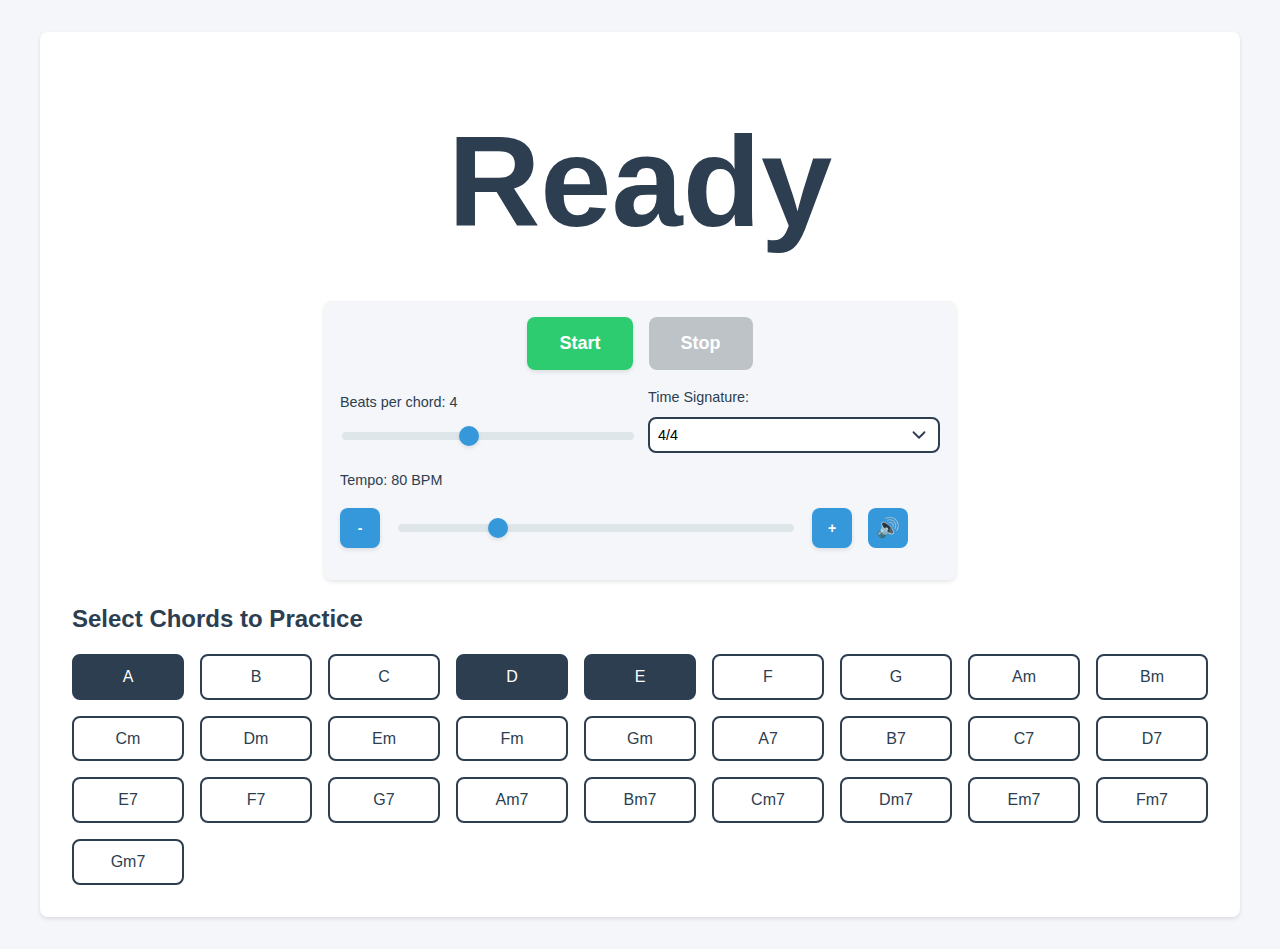
==== index.html @ c969c684 "chore: initial commit" ====
<!DOCTYPE html>
<html lang="en">
<head>
    <meta charset="UTF-8">
    <meta name="viewport" content="width=device-width, initial-scale=1.0">
    <title>Guitar Practice - Chords</title>
    <link rel="stylesheet" href="styles.css">
</head>
<body>
    <main>
        <div class="content">
            <div class="chord-display">
                <div id="currentChord">Ready</div>
                <div id="countdown" class="countdown"></div>
            </div>

            <div class="controls">
                <div class="control-row">
                    <button id="startButton">Start</button>
                    <button id="stopButton" disabled>Stop</button>
                </div>

                <div class="control-row">
                    <div class="speed-control">
                        <label for="speedSlider">Beats per chord: <span id="speedValue">4</span></label>
                        <input type="range" id="speedSlider" min="1" max="8" step="1" value="4">
                    </div>

                    <div class="time-signature">
                        <label for="beatsPerMeasure">Time Signature:</label>
                        <select id="beatsPerMeasure">
                            <option value="2">2/4</option>
                            <option value="3">3/4</option>
                            <option value="4" selected>4/4</option>
                            <option value="6">6/8</option>
                        </select>
                    </div>
                </div>

                <div class="control-row">
                    <div class="tempo-control">
                        <label for="tempoSlider">Tempo: <span id="tempoValue">80</span> BPM</label>
                        <div class="metronome-controls">
                            <button id="decreaseTempo" class="tempo-btn">-</button>
                            <input type="range" id="tempoSlider" min="40" max="208" value="80" class="tempo-slider">
                            <button id="increaseTempo" class="tempo-btn">+</button>
                            <button id="muteMetronome" class="mute-btn">🔊</button>
                        </div>
                    </div>
                    <div id="beat-indicator" class="beat-indicator">
                        <div class="indicator-light"></div>
                    </div>
                </div>
            </div>

            <div class="chord-selection">
                <h2>Select Chords to Practice</h2>
                <div class="chord-grid">
                    <!-- Major Chords -->
                    <div class="chord-item">
                        <input type="checkbox" id="chord-A" value="A" checked>
                        <label for="chord-A">A</label>
                    </div>
                    <div class="chord-item">
                        <input type="checkbox" id="chord-B" value="B">
                        <label for="chord-B">B</label>
                    </div>
                    <div class="chord-item">
                        <input type="checkbox" id="chord-C" value="C">
                        <label for="chord-C">C</label>
                    </div>
                    <div class="chord-item">
                        <input type="checkbox" id="chord-D" value="D" checked>
                        <label for="chord-D">D</label>
                    </div>
                    <div class="chord-item">
                        <input type="checkbox" id="chord-E" value="E" checked>
                        <label for="chord-E">E</label>
                    </div>
                    <div class="chord-item">
                        <input type="checkbox" id="chord-F" value="F">
                        <label for="chord-F">F</label>
                    </div>
                    <div class="chord-item">
                        <input type="checkbox" id="chord-G" value="G">
                        <label for="chord-G">G</label>
                    </div>

                    <!-- Minor Chords -->
                    <div class="chord-item">
                        <input type="checkbox" id="chord-Am" value="Am">
                        <label for="chord-Am">Am</label>
                    </div>
                    <div class="chord-item">
                        <input type="checkbox" id="chord-Bm" value="Bm">
                        <label for="chord-Bm">Bm</label>
                    </div>
                    <div class="chord-item">
                        <input type="checkbox" id="chord-Cm" value="Cm">
                        <label for="chord-Cm">Cm</label>
                    </div>
                    <div class="chord-item">
                        <input type="checkbox" id="chord-Dm" value="Dm">
                        <label for="chord-Dm">Dm</label>
                    </div>
                    <div class="chord-item">
                        <input type="checkbox" id="chord-Em" value="Em">
                        <label for="chord-Em">Em</label>
                    </div>
                    <div class="chord-item">
                        <input type="checkbox" id="chord-Fm" value="Fm">
                        <label for="chord-Fm">Fm</label>
                    </div>
                    <div class="chord-item">
                        <input type="checkbox" id="chord-Gm" value="Gm">
                        <label for="chord-Gm">Gm</label>
                    </div>

                    <!-- 7th Chords -->
                    <div class="chord-item">
                        <input type="checkbox" id="chord-A7" value="A7">
                        <label for="chord-A7">A7</label>
                    </div>
                    <div class="chord-item">
                        <input type="checkbox" id="chord-B7" value="B7">
                        <label for="chord-B7">B7</label>
                    </div>
                    <div class="chord-item">
                        <input type="checkbox" id="chord-C7" value="C7">
                        <label for="chord-C7">C7</label>
                    </div>
                    <div class="chord-item">
                        <input type="checkbox" id="chord-D7" value="D7">
                        <label for="chord-D7">D7</label>
                    </div>
                    <div class="chord-item">
                        <input type="checkbox" id="chord-E7" value="E7">
                        <label for="chord-E7">E7</label>
                    </div>
                    <div class="chord-item">
                        <input type="checkbox" id="chord-F7" value="F7">
                        <label for="chord-F7">F7</label>
                    </div>
                    <div class="chord-item">
                        <input type="checkbox" id="chord-G7" value="G7">
                        <label for="chord-G7">G7</label>
                    </div>

                    <!-- Minor 7th Chords -->
                    <div class="chord-item">
                        <input type="checkbox" id="chord-Am7" value="Am7">
                        <label for="chord-Am7">Am7</label>
                    </div>
                    <div class="chord-item">
                        <input type="checkbox" id="chord-Bm7" value="Bm7">
                        <label for="chord-Bm7">Bm7</label>
                    </div>
                    <div class="chord-item">
                        <input type="checkbox" id="chord-Cm7" value="Cm7">
                        <label for="chord-Cm7">Cm7</label>
                    </div>
                    <div class="chord-item">
                        <input type="checkbox" id="chord-Dm7" value="Dm7">
                        <label for="chord-Dm7">Dm7</label>
                    </div>
                    <div class="chord-item">
                        <input type="checkbox" id="chord-Em7" value="Em7">
                        <label for="chord-Em7">Em7</label>
                    </div>
                    <div class="chord-item">
                        <input type="checkbox" id="chord-Fm7" value="Fm7">
                        <label for="chord-Fm7">Fm7</label>
                    </div>
                    <div class="chord-item">
                        <input type="checkbox" id="chord-Gm7" value="Gm7">
                        <label for="chord-Gm7">Gm7</label>
                    </div>
                </div>
            </div>
        </div>
    </main>

    <script src="script.js"></script>
</body>
</html>
---- styles.css ----
/* Global Styles */
:root {
    --primary-color: #2c3e50;
    --secondary-color: #3498db;
    --accent-color: #e74c3c;
    --background-color: #f5f6fa;
    --text-color: #2c3e50;
    --card-background: #ffffff;
    --border-radius: 8px;
    --transition-speed: 0.3s;
    --success-color: #2ecc71;
    --warning-color: #f1c40f;
    --disabled-color: #bdc3c7;
}

body {
    font-family: 'Segoe UI', Tahoma, Geneva, Verdana, sans-serif;
    margin: 0;
    padding: 0;
    background-color: var(--background-color);
    color: var(--text-color);
    line-height: 1.6;
}

/* Main Content */
main {
    padding: 2rem;
    max-width: 1200px;
    margin: 0 auto;
}

.content {
    background-color: var(--card-background);
    padding: 2rem;
    border-radius: var(--border-radius);
    box-shadow: 0 2px 4px rgba(0, 0, 0, 0.1);
}

h1 {
    color: var(--primary-color);
    margin-bottom: 2rem;
    text-align: center;
}

h2 {
    color: var(--primary-color);
    margin-bottom: 1rem;
}

/* Home Page */
.feature-grid {
    display: grid;
    grid-template-columns: repeat(auto-fit, minmax(250px, 1fr));
    gap: 2rem;
    margin-top: 2rem;
}

.feature-card {
    background-color: var(--card-background);
    padding: 1.5rem;
    border-radius: var(--border-radius);
    box-shadow: 0 2px 4px rgba(0, 0, 0, 0.1);
    transition: transform var(--transition-speed);
}

.feature-card:hover {
    transform: translateY(-5px);
}

.feature-link {
    display: inline-block;
    margin-top: 1rem;
    padding: 0.5rem 1rem;
    background-color: var(--secondary-color);
    color: white;
    text-decoration: none;
    border-radius: var(--border-radius);
    transition: background-color var(--transition-speed);
}

.feature-link:hover {
    background-color: var(--primary-color);
}

/* Info Page */
.info-section {
    margin-bottom: 2rem;
}

.progression-list {
    display: grid;
    grid-template-columns: repeat(auto-fit, minmax(200px, 1fr));
    gap: 1rem;
}

.progression {
    background-color: var(--card-background);
    padding: 1rem;
    border-radius: var(--border-radius);
    box-shadow: 0 2px 4px rgba(0, 0, 0, 0.1);
}

/* Chords Page */
.chord-display {
    text-align: center;
    margin: 1rem 0;
}

#currentChord {
    font-size: 8rem;
    font-weight: bold;
    margin-bottom: 0.1rem;
}

.countdown {
    font-size: 2rem;
    color: var(--secondary-color);
}

.controls {
    max-width: 600px;
    margin: 0 auto 1rem;
    padding: 1rem;
    background-color: var(--background-color);
    border-radius: var(--border-radius);
    box-shadow: 0 2px 4px rgba(0, 0, 0, 0.1);
}

.control-row {
    display: flex;
    align-items: center;
    justify-content: center;
    gap: 1rem;
    margin-bottom: 1rem;
}

.control-row:last-child {
    margin-bottom: 0;
}

.speed-control,
.time-signature,
.tempo-control {
    flex: 1;
}

.speed-control label,
.time-signature label,
.tempo-control label {
    display: block;
    margin-bottom: 0.5rem;
    font-size: 0.9rem;
    color: var(--text-color);
}

.time-signature select {
    width: 100%;
    padding: 0.5rem;
    font-size: 0.9rem;
}

.metronome-controls {
    display: flex;
    align-items: center;
    gap: 0.5rem;
}

.tempo-btn {
    width: 32px;
    height: 32px;
    padding: 0;
    font-size: 1.2rem;
}

.tempo-slider {
    flex: 1;
}

.beat-indicator {
    width: 16px;
    height: 16px;
    margin: 0;
    align-self: center;
}

@media (max-width: 768px) {
    .control-row {
        flex-direction: column;
        gap: 0.5rem;
    }

    .speed-control,
    .time-signature,
    .tempo-control {
        width: 100%;
    }

    .metronome-controls {
        width: 100%;
    }

    .tempo-slider {
        max-width: none;
    }
}

.chord-grid {
    display: grid;
    grid-template-columns: repeat(auto-fill, minmax(100px, 1fr));
    gap: 1rem;
    margin-top: 1rem;
}

.chord-item {
    text-align: center;
}

/* Services Page */
.service-grid {
    display: grid;
    grid-template-columns: repeat(auto-fit, minmax(250px, 1fr));
    gap: 2rem;
}

.service-card {
    background-color: var(--card-background);
    padding: 1.5rem;
    border-radius: var(--border-radius);
    box-shadow: 0 2px 4px rgba(0, 0, 0, 0.1);
    text-align: center;
}

.service-btn {
    background-color: var(--secondary-color);
    color: white;
    border: none;
    padding: 0.5rem 1rem;
    border-radius: var(--border-radius);
    cursor: pointer;
    transition: background-color var(--transition-speed);
}

.service-btn:hover {
    background-color: var(--primary-color);
}

/* Metronome Page */
.metronome-container {
    max-width: 500px;
    margin: 0 auto;
    text-align: center;
}

.tempo-display {
    font-size: 2rem;
    margin: 2rem 0;
}

.metronome-controls {
    display: flex;
    align-items: center;
    justify-content: center;
    gap: 1rem;
    margin: 1rem 0;
}

.tempo-slider {
    width: 300px;
}

.beat-light {
    width: 20px;
    height: 20px;
    border-radius: 50%;
    background-color: var(--accent-color);
    margin: 2rem auto;
    transition: opacity 0.1s;
}

/* Tuner Page */
.tuner-container {
    max-width: 500px;
    margin: 0 auto;
    text-align: center;
}

.note-display {
    font-size: 3rem;
    margin: 2rem 0;
}

.tuning-meter {
    height: 100px;
    background-color: var(--background-color);
    border-radius: var(--border-radius);
    position: relative;
    margin: 2rem 0;
}

.string-buttons {
    display: grid;
    grid-template-columns: repeat(3, 1fr);
    gap: 1rem;
    margin: 2rem 0;
}

.string-btn {
    background-color: var(--secondary-color);
    color: white;
    border: none;
    padding: 1rem;
    border-radius: var(--border-radius);
    cursor: pointer;
    transition: background-color var(--transition-speed);
}

.string-btn:hover {
    background-color: var(--primary-color);
}

/* Responsive Design */
@media (max-width: 768px) {
    .tab-navigation ul {
        flex-direction: column;
        align-items: center;
    }
    
    main {
        padding: 1rem;
    }
    
    .content {
        padding: 1rem;
    }
    
    .feature-grid,
    .service-grid {
        grid-template-columns: 1fr;
    }
    
    .string-buttons {
        grid-template-columns: 1fr 1fr;
    }
}

/* Utility Classes */
.btn {
    background-color: var(--secondary-color);
    color: white;
    border: none;
    padding: 0.5rem 1rem;
    border-radius: var(--border-radius);
    cursor: pointer;
    transition: background-color var(--transition-speed);
}

.btn:hover {
    background-color: var(--primary-color);
}

.btn:disabled {
    background-color: #ccc;
    cursor: not-allowed;
}

/* Button Styles */
.btn,
#startButton,
#stopButton,
#startMetronome,
#stopMetronome,
#startTuner,
.tempo-btn,
.string-btn {
    display: inline-block;
    padding: 0.8rem 1.5rem;
    font-size: 1rem;
    font-weight: 600;
    text-align: center;
    text-decoration: none;
    border: none;
    border-radius: var(--border-radius);
    cursor: pointer;
    transition: all var(--transition-speed);
    background-color: var(--secondary-color);
    color: white;
    box-shadow: 0 2px 4px rgba(0, 0, 0, 0.1);
}

.btn:hover,
.service-btn:hover,
.feature-link:hover,
#startButton:hover,
#stopButton:hover,
#startMetronome:hover,
#stopMetronome:hover,
#startTuner:hover,
.tempo-btn:hover,
.string-btn:hover {
    transform: translateY(-2px);
    box-shadow: 0 4px 8px rgba(0, 0, 0, 0.2);
    background-color: #2980b9;
}

.btn:active,
.service-btn:active,
.feature-link:active,
#startButton:active,
#stopButton:active,
#startMetronome:active,
#stopMetronome:active,
#startTuner:active,
.tempo-btn:active,
.string-btn:active {
    transform: translateY(0);
    box-shadow: 0 2px 4px rgba(0, 0, 0, 0.1);
}

.btn:disabled,
.service-btn:disabled,
.feature-link:disabled,
#startButton:disabled,
#stopButton:disabled,
#startMetronome:disabled,
#stopMetronome:disabled,
#startTuner:disabled,
.tempo-btn:disabled,
.string-btn:disabled {
    background-color: var(--disabled-color);
    cursor: not-allowed;
    transform: none;
    box-shadow: none;
}

/* Button variants */
.btn-primary,
.string-btn {
    background-color: var(--primary-color);
}

.btn-primary:hover,
.string-btn:hover {
    background-color: #1a252f;
}

.btn-success,
#startButton,
#startMetronome,
#startTuner {
    background-color: var(--success-color);
}

.btn-success:hover,
#startButton:hover,
#startMetronome:hover,
#startTuner:hover {
    background-color: #27ae60;
}

.btn-danger,
#stopButton,
#stopMetronome {
    background-color: var(--accent-color);
}

.btn-danger:hover,
#stopButton:hover,
#stopMetronome:hover {
    background-color: #c0392b;
}

/* Button sizes */
.btn-small,
.tempo-btn,
.string-btn {
    padding: 0.5rem 1rem;
    font-size: 0.875rem;
}

.btn-large,
#startButton,
#stopButton,
#startMetronome,
#stopMetronome,
#startTuner {
    padding: 1rem 2rem;
    font-size: 1.125rem;
}

/* Special button styles */
.tempo-btn {
    padding: 0.5rem;
    width: 40px;
    height: 40px;
    display: flex;
    align-items: center;
    justify-content: center;
}

.string-btn {
    width: 100%;
}

/* Update slider styles for consistency */
.tempo-slider,
#speedSlider {
    -webkit-appearance: none;
    width: 100%;
    height: 8px;
    border-radius: 4px;
    background: #dfe6e9;
    outline: none;
    transition: all var(--transition-speed);
}

.tempo-slider::-webkit-slider-thumb,
#speedSlider::-webkit-slider-thumb {
    -webkit-appearance: none;
    appearance: none;
    width: 20px;
    height: 20px;
    border-radius: 50%;
    background: var(--secondary-color);
    cursor: pointer;
    transition: all var(--transition-speed);
    box-shadow: 0 2px 4px rgba(0, 0, 0, 0.1);
}

.tempo-slider::-moz-range-thumb,
#speedSlider::-moz-range-thumb {
    width: 20px;
    height: 20px;
    border-radius: 50%;
    background: var(--secondary-color);
    cursor: pointer;
    transition: all var(--transition-speed);
    box-shadow: 0 2px 4px rgba(0, 0, 0, 0.1);
}

.tempo-slider::-webkit-slider-thumb:hover,
#speedSlider::-webkit-slider-thumb:hover,
.tempo-slider::-moz-range-thumb:hover,
#speedSlider::-moz-range-thumb:hover {
    transform: scale(1.1);
    box-shadow: 0 4px 8px rgba(0, 0, 0, 0.2);
}

/* Checkbox styles */
.chord-item input[type="checkbox"] {
    display: none;
}

.chord-item label {
    display: inline-block;
    padding: 0.5rem 1rem;
    background-color: var(--card-background);
    border: 2px solid var(--primary-color);
    border-radius: var(--border-radius);
    cursor: pointer;
    transition: all var(--transition-speed);
    width: 100%;
    box-sizing: border-box;
}

.chord-item input[type="checkbox"]:checked + label {
    background-color: var(--primary-color);
    color: white;
}

.chord-item label:hover {
    transform: translateY(-2px);
    box-shadow: 0 2px 4px rgba(0, 0, 0, 0.1);
}

/* Select styles */
select {
    appearance: none;
    padding: 0.8rem 2rem 0.8rem 1rem;
    font-size: 1rem;
    border: 2px solid var(--primary-color);
    border-radius: var(--border-radius);
    background-color: white;
    cursor: pointer;
    transition: all var(--transition-speed);
    background-image: url("data:image/svg+xml,%3Csvg xmlns='http://www.w3.org/2000/svg' width='24' height='24' viewBox='0 0 24 24' fill='none' stroke='%232c3e50' stroke-width='2' stroke-linecap='round' stroke-linejoin='round'%3E%3Cpolyline points='6 9 12 15 18 9'%3E%3C/polyline%3E%3C/svg%3E");
    background-repeat: no-repeat;
    background-position: right 0.5rem center;
    background-size: 1.5em;
}

select:hover {
    border-color: var(--secondary-color);
    transform: translateY(-2px);
    box-shadow: 0 2px 4px rgba(0, 0, 0, 0.1);
}

select:focus {
    outline: none;
    border-color: var(--secondary-color);
    box-shadow: 0 0 0 3px rgba(52, 152, 219, 0.2);
}

.mute-btn {
    background-color: var(--secondary-color);
    border: none;
    border-radius: var(--border-radius);
    padding: 0.5rem;
    cursor: pointer;
    transition: all var(--transition-speed);
    font-size: 1.2rem;
    width: 40px;
    height: 40px;
    display: flex;
    align-items: center;
    justify-content: center;
}

.mute-btn:hover {
    background-color: var(--primary-color);
    transform: translateY(-2px);
    box-shadow: 0 4px 8px rgba(0, 0, 0, 0.2);
}

.tempo-display .mute-btn {
    display: inline-flex;
    margin-left: 1rem;
    vertical-align: middle;
}
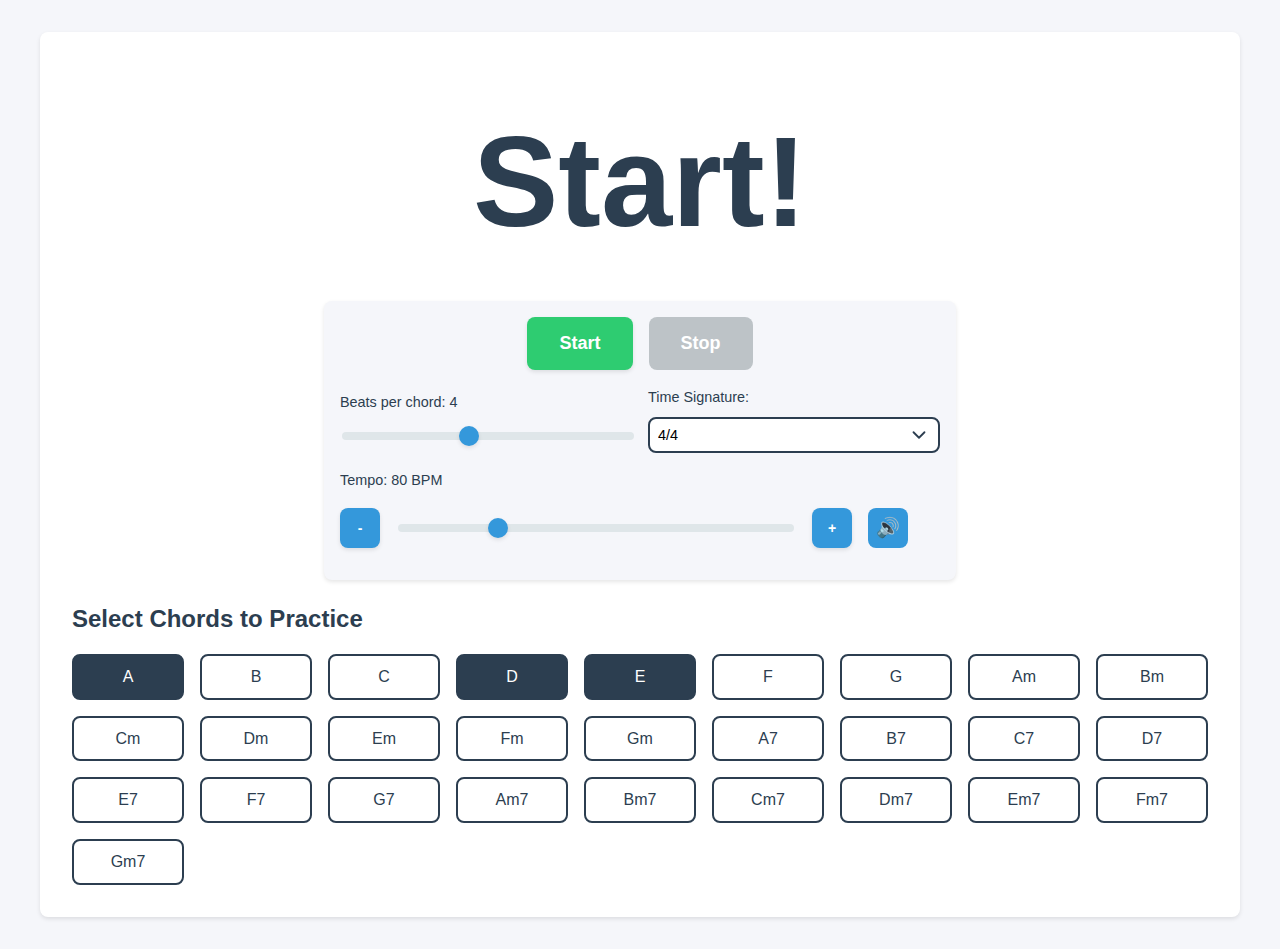
==== commit 7d214604: "feat: update placeholder text" ====
--- a/index.html
+++ b/index.html
@@ -10,7 +10,7 @@
     <main>
         <div class="content">
             <div class="chord-display">
-                <div id="currentChord">Ready</div>
+                <div id="currentChord">Start!</div>
                 <div id="countdown" class="countdown"></div>
             </div>
 
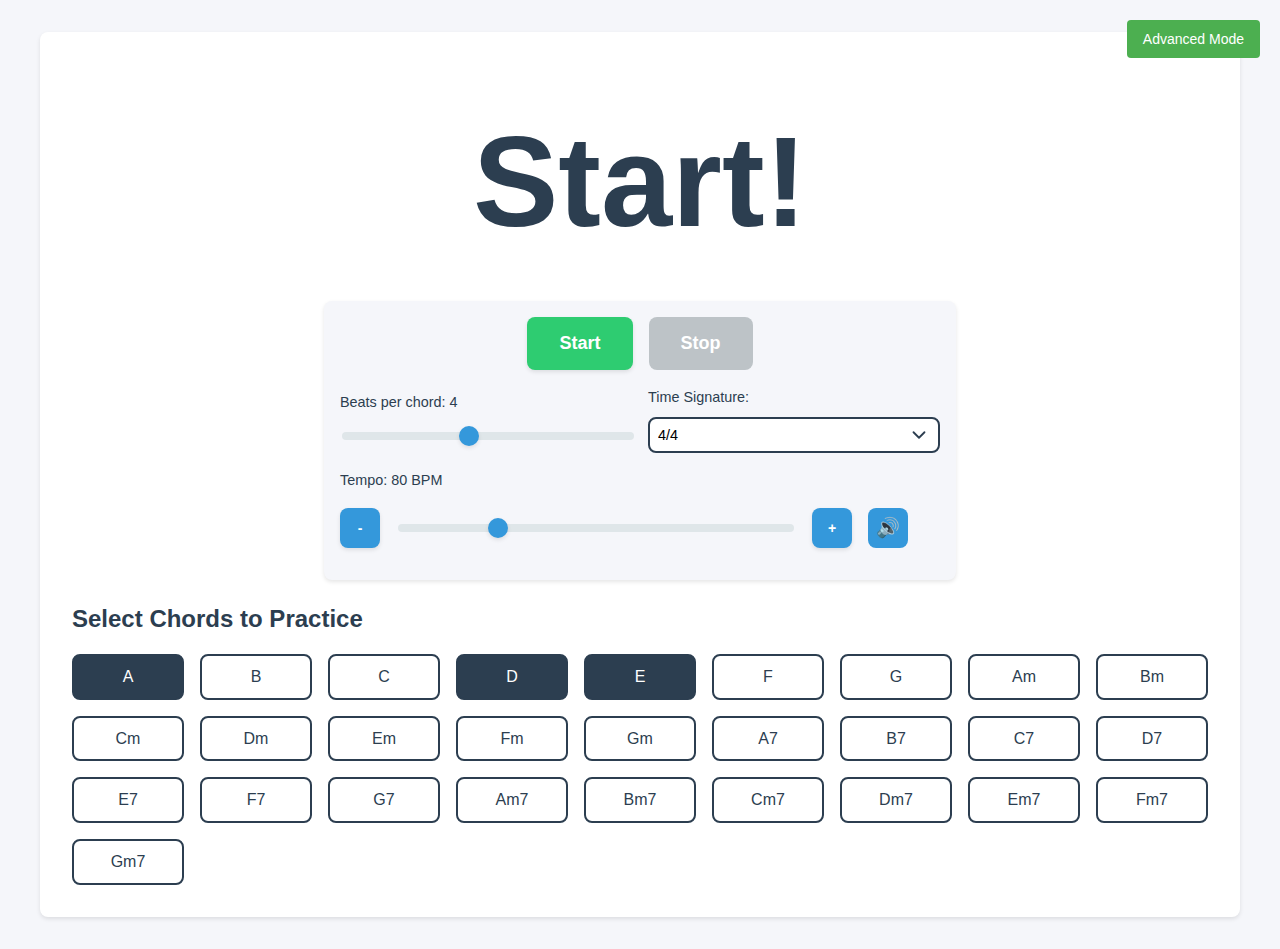
==== commit 74cf57ef: "feat: add new chart" ====
--- a/index.html
+++ b/index.html
@@ -9,6 +9,7 @@
 <body>
     <main>
         <div class="content">
+            <a href="chart.html" class="advanced-mode-btn">Advanced Mode</a>
             <div class="chord-display">
                 <div id="currentChord">Start!</div>
                 <div id="countdown" class="countdown"></div>
--- a/styles.css
+++ b/styles.css
@@ -20,6 +20,19 @@
     background-color: var(--background-color);
     color: var(--text-color);
     line-height: 1.6;
+}
+
+.chord-page {
+    font-family: 'Segoe UI', Tahoma, Geneva, Verdana, sans-serif;
+    margin: 0;
+    padding: 0;
+    background-color: var(--background-color);
+    color: var(--text-color);
+    line-height: 1.6;
+    min-height: 100vh;
+    display: flex;
+    justify-content: center;
+    align-items: center;
 }
 
 /* Main Content */
@@ -625,4 +638,130 @@
     display: inline-flex;
     margin-left: 1rem;
     vertical-align: middle;
-} +}
+
+/* Chord Table Styles */
+.chord-table {
+    background-color: var(--card-background);
+    padding: 2rem;
+    border-radius: var(--border-radius);
+    box-shadow: 0 4px 6px rgba(0, 0, 0, 0.1);
+    min-width: 80%;
+    width: fit-content;
+    margin: 0 auto;
+    display: grid;
+    grid-template-columns: repeat(auto-fit, minmax(400px, 1fr));
+    gap: 2rem;
+    align-items: start;
+    margin-top: 80px;
+}
+
+.row-group {
+    position: relative;
+    display: flex;
+    align-items: flex-start;
+    gap: 1rem;
+    margin: 0;
+}
+
+.row-number {
+    background-color: var(--secondary-color);
+    color: white;
+    width: 30px;
+    height: 30px;
+    display: flex;
+    align-items: center;
+    justify-content: center;
+    border-radius: 50%;
+    font-weight: bold;
+    position: sticky;
+    left: 0;
+}
+
+.row-group table {
+    flex: 1;
+    border-collapse: collapse;
+    width: 100%;
+    background: white;
+    border-radius: var(--border-radius);
+    overflow: hidden;
+    box-shadow: 0 2px 4px rgba(0, 0, 0, 0.05);
+}
+
+.row-group td {
+    padding: 0.75rem 1rem;
+    text-align: center;
+    border: 1px solid #eee;
+    font-weight: 500;
+    transition: background-color var(--transition-speed);
+}
+
+.row-group td:hover {
+    background-color: var(--background-color);
+    cursor: pointer;
+}
+
+.row-group tr:nth-child(even) {
+    background-color: #f8f9fa;
+}
+
+@media (max-width: 768px) {
+    .chord-table {
+        padding: 1rem;
+        margin: 1rem;
+        grid-template-columns: 1fr;
+    }
+
+    .row-group td {
+        padding: 0.5rem;
+        font-size: 0.9rem;
+    }
+}
+
+.advanced-mode-btn {
+    position: absolute;
+    top: 20px;
+    right: 20px;
+    padding: 8px 16px;
+    background-color: #4CAF50;
+    color: white;
+    text-decoration: none;
+    border-radius: 4px;
+    font-size: 14px;
+}
+
+.advanced-mode-btn:hover {
+    background-color: #45a049;
+}
+
+.back-btn {
+    display: inline-block;
+    position: fixed;
+    top: 20px;
+    left: 20px;
+    padding: 10px 20px;
+    background-color: var(--primary-color);
+    color: white;
+    text-decoration: none;
+    border-radius: var(--border-radius);
+    font-weight: 500;
+    transition: all var(--transition-speed);
+    box-shadow: 0 2px 4px rgba(0, 0, 0, 0.1);
+    z-index: 100;
+    margin-bottom: 20px;
+    display: block;
+}
+
+.back-btn:hover {
+    background-color: var(--secondary-color);
+    transform: translateY(-2px);
+    box-shadow: 0 4px 8px rgba(0, 0, 0, 0.2);
+}
+
+.row-1 table { background-color: #F0FFF0; }  /* Honeydew */
+.row-2 table { background-color: #FFF0F5; }  /* Lavender Blush */
+.row-3 table { background-color: #F0F8FF; }  /* Alice Blue */
+.row-4 table { background-color: #FFFACD; }  /* Lemon Chiffon */
+.row-5 table { background-color: #F5F5DC; }  /* Beige */ 
+.row-6 table { background-color: #E0FFFF; }  /* Light Cyan */
+.row-7 table { background-color: #FFE4E1; }  /* Misty Rose */